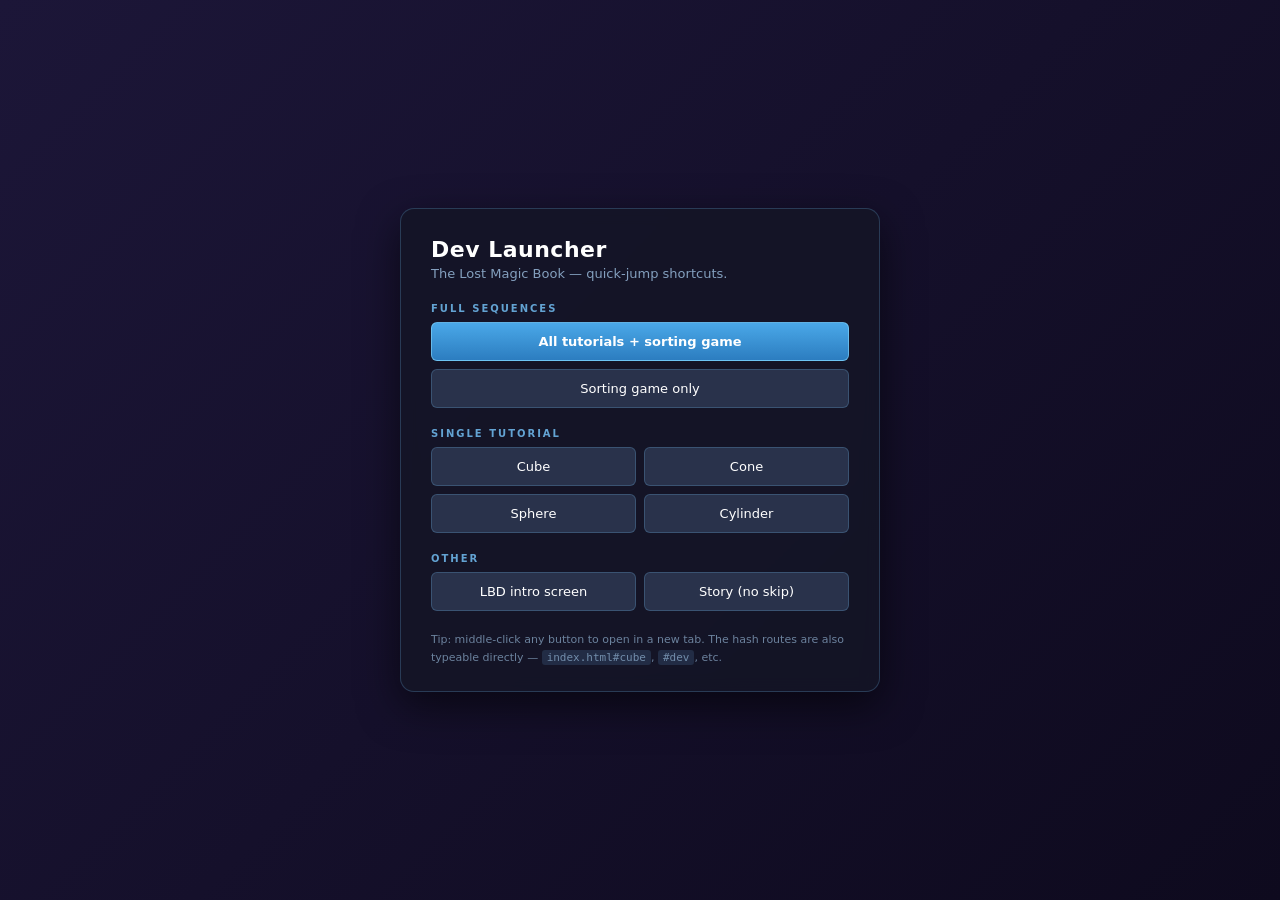
==== dev.html @ fa47ad28 "glow + sparkles, lbd intro polish, dev launcher Co-Authored-By: Claude Opus 4.7 <noreply@anthropic.c" ====
<!DOCTYPE html>
<html lang="en">
<head>
  <meta charset="UTF-8">
  <meta name="viewport" content="width=device-width, initial-scale=1">
  <meta name="robots" content="noindex, nofollow">
  <title>Dev Launcher — The Lost Magic Book</title>
  <style>
    *{ box-sizing: border-box; }
    html, body{
      margin: 0;
      min-height: 100vh;
      background: linear-gradient(135deg, #1c1638 0%, #0e0a1e 100%);
      color: #fff;
      font-family: -apple-system, system-ui, 'Segoe UI', Roboto, sans-serif;
      -webkit-font-smoothing: antialiased;
    }
    body{
      display: flex;
      align-items: center;
      justify-content: center;
      padding: 24px;
    }
    .wrap{
      max-width: 480px;
      width: 100%;
      background: rgba(20, 22, 38, .85);
      border: 1px solid rgba(120, 200, 255, .22);
      border-radius: 14px;
      padding: 28px 30px 24px;
      box-shadow: 0 14px 40px rgba(0,0,0,.55);
      backdrop-filter: blur(8px);
    }
    h1{
      margin: 0 0 4px;
      font-size: 22px;
      font-weight: 700;
      letter-spacing: .5px;
    }
    .sub{
      margin: 0 0 22px;
      font-size: 13px;
      color: rgba(180, 220, 255, .70);
    }
    .section{ margin: 0 0 20px; }
    .section h2{
      margin: 0 0 8px;
      font-size: 10px;
      font-weight: 700;
      letter-spacing: 2px;
      color: rgba(120, 200, 255, .80);
      text-transform: uppercase;
    }
    .grid{
      display: grid;
      grid-template-columns: 1fr 1fr;
      gap: 8px;
    }
    a.btn{
      display: block;
      text-decoration: none;
      background: rgba(45, 55, 80, .9);
      border: 1px solid rgba(120, 200, 255, .22);
      color: #fff;
      padding: 11px 12px;
      border-radius: 6px;
      font-size: 13px;
      font-weight: 500;
      text-align: center;
      transition: background .15s, border-color .15s, transform .08s;
    }
    a.btn:hover{
      background: rgba(60, 110, 170, .9);
      border-color: rgba(140, 220, 255, .55);
    }
    a.btn:active{ transform: translateY(1px); }
    a.btn.primary{
      background: linear-gradient(180deg, #4AA8E8 0%, #2C7DC0 100%);
      border-color: rgba(140, 220, 255, .55);
      font-weight: 600;
    }
    a.btn.primary:hover{
      background: linear-gradient(180deg, #62B8F4 0%, #3A8DD0 100%);
    }
    a.btn.full{ grid-column: 1 / -1; }
    .note{
      margin: 14px 0 0;
      font-size: 11px;
      color: rgba(180, 220, 255, .55);
      line-height: 1.6;
    }
    .note code{
      background: rgba(120, 200, 255, .14);
      padding: 1px 5px;
      border-radius: 3px;
      font-family: ui-monospace, 'SF Mono', Menlo, Consolas, monospace;
      font-size: 11px;
    }
  </style>
</head>
<body>
  <div class="wrap">
    <h1>Dev Launcher</h1>
    <p class="sub">The Lost Magic Book — quick-jump shortcuts.</p>

    <div class="section">
      <h2>Full sequences</h2>
      <div class="grid">
        <a class="btn primary full" href="index.html#dev">All tutorials + sorting game</a>
        <a class="btn full" href="index.html#game">Sorting game only</a>
      </div>
    </div>

    <div class="section">
      <h2>Single tutorial</h2>
      <div class="grid">
        <a class="btn" href="index.html#cube">Cube</a>
        <a class="btn" href="index.html#cone">Cone</a>
        <a class="btn" href="index.html#sphere">Sphere</a>
        <a class="btn" href="index.html#cylinder">Cylinder</a>
      </div>
    </div>

    <div class="section">
      <h2>Other</h2>
      <div class="grid">
        <a class="btn" href="index.html#lbd">LBD intro screen</a>
        <a class="btn" href="index.html">Story (no skip)</a>
      </div>
    </div>

    <p class="note">
      Tip: middle-click any button to open in a new tab. The hash routes
      are also typeable directly &mdash;
      <code>index.html#cube</code>, <code>#dev</code>, etc.
    </p>
  </div>
</body>
</html>
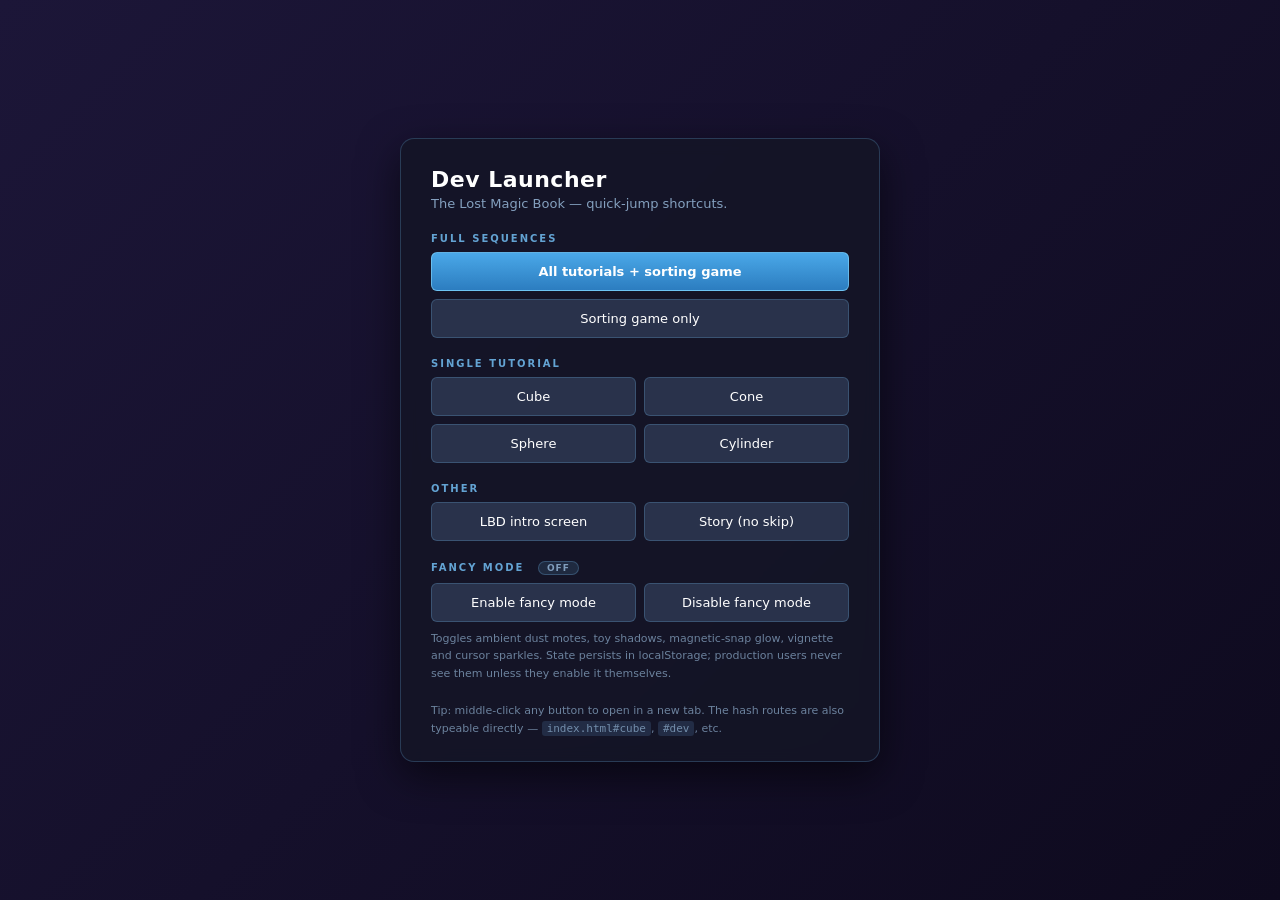
==== commit 091a892c: "fancy mode: dust motes, toy shadows, magnetic snap, vignette, cursor sparkles Co-Authored-By: Claude" ====
--- a/dev.html
+++ b/dev.html
@@ -51,12 +51,29 @@
       color: rgba(120, 200, 255, .80);
       text-transform: uppercase;
     }
+    .status{
+      display: inline-block;
+      margin-left: 8px;
+      padding: 1px 8px;
+      border-radius: 999px;
+      font-size: 9px;
+      letter-spacing: 1px;
+      vertical-align: middle;
+      background: rgba(120, 200, 255, .12);
+      color: rgba(180, 220, 255, .65);
+      border: 1px solid rgba(120, 200, 255, .25);
+    }
+    .status.on{
+      background: rgba(110, 240, 160, .18);
+      color: rgba(150, 255, 190, .95);
+      border-color: rgba(110, 240, 160, .55);
+    }
     .grid{
       display: grid;
       grid-template-columns: 1fr 1fr;
       gap: 8px;
     }
-    a.btn{
+    .btn{
       display: block;
       text-decoration: none;
       background: rgba(45, 55, 80, .9);
@@ -67,22 +84,25 @@
       font-size: 13px;
       font-weight: 500;
       text-align: center;
+      font-family: inherit;
+      cursor: pointer;
+      width: 100%;
       transition: background .15s, border-color .15s, transform .08s;
     }
-    a.btn:hover{
+    .btn:hover{
       background: rgba(60, 110, 170, .9);
       border-color: rgba(140, 220, 255, .55);
     }
-    a.btn:active{ transform: translateY(1px); }
-    a.btn.primary{
+    .btn:active{ transform: translateY(1px); }
+    .btn.primary{
       background: linear-gradient(180deg, #4AA8E8 0%, #2C7DC0 100%);
       border-color: rgba(140, 220, 255, .55);
       font-weight: 600;
     }
-    a.btn.primary:hover{
+    .btn.primary:hover{
       background: linear-gradient(180deg, #62B8F4 0%, #3A8DD0 100%);
     }
-    a.btn.full{ grid-column: 1 / -1; }
+    .btn.full{ grid-column: 1 / -1; }
     .note{
       margin: 14px 0 0;
       font-size: 11px;
@@ -129,11 +149,42 @@
       </div>
     </div>
 
+    <div class="section">
+      <h2>Fancy mode <span id="fancyStatus" class="status">off</span></h2>
+      <div class="grid">
+        <button class="btn" id="fancyOn"  type="button">Enable fancy mode</button>
+        <button class="btn" id="fancyOff" type="button">Disable fancy mode</button>
+      </div>
+      <p class="note" style="margin-top:8px;">
+        Toggles ambient dust motes, toy shadows, magnetic-snap glow,
+        vignette and cursor sparkles. State persists in localStorage;
+        production users never see them unless they enable it themselves.
+      </p>
+    </div>
+
     <p class="note">
       Tip: middle-click any button to open in a new tab. The hash routes
       are also typeable directly &mdash;
       <code>index.html#cube</code>, <code>#dev</code>, etc.
     </p>
+  <script>
+    (function(){
+      var KEY = 'ebk_fancy_mode';
+      var status = document.getElementById('fancyStatus');
+      function refresh(){
+        var on = localStorage.getItem(KEY) === '1';
+        status.textContent = on ? 'ON' : 'off';
+        status.className = 'status ' + (on ? 'on' : 'off');
+      }
+      document.getElementById('fancyOn').addEventListener('click', function(){
+        localStorage.setItem(KEY, '1'); refresh();
+      });
+      document.getElementById('fancyOff').addEventListener('click', function(){
+        localStorage.removeItem(KEY); refresh();
+      });
+      refresh();
+    })();
+  </script>
   </div>
 </body>
 </html>
